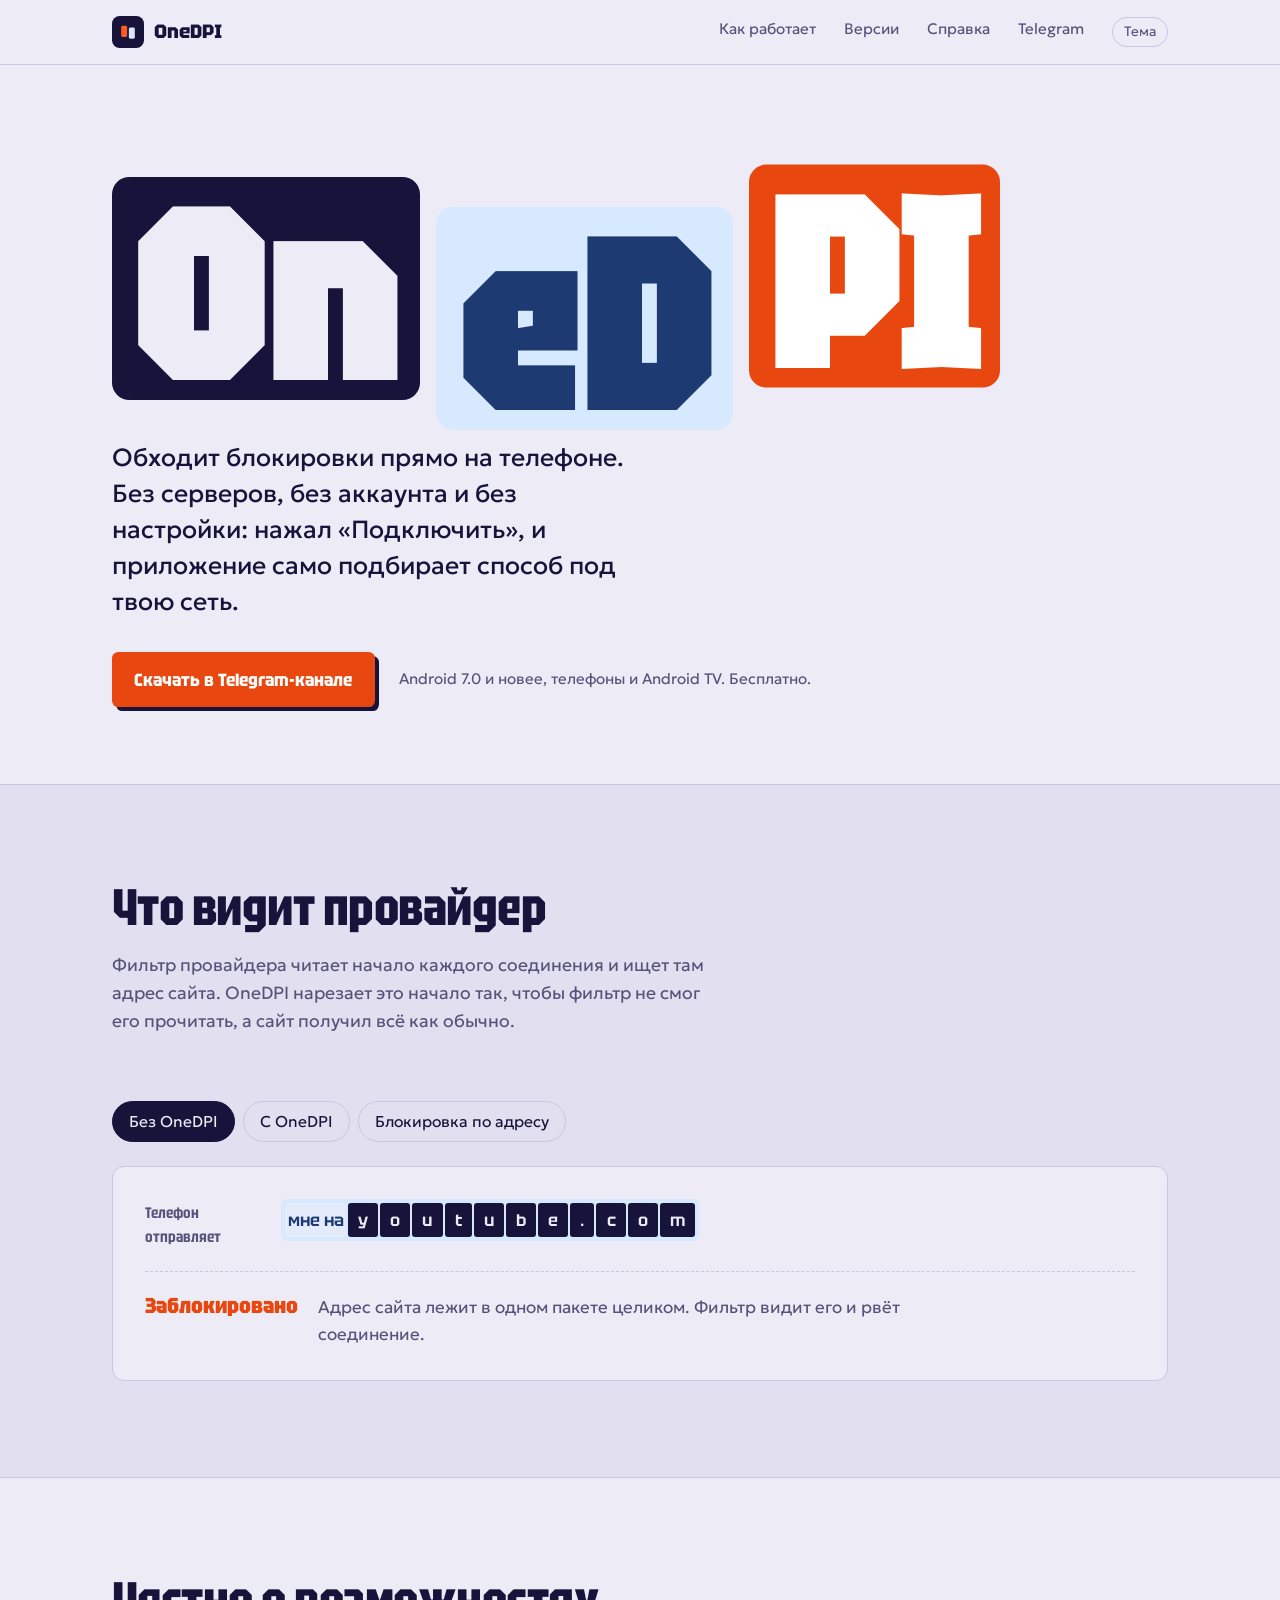
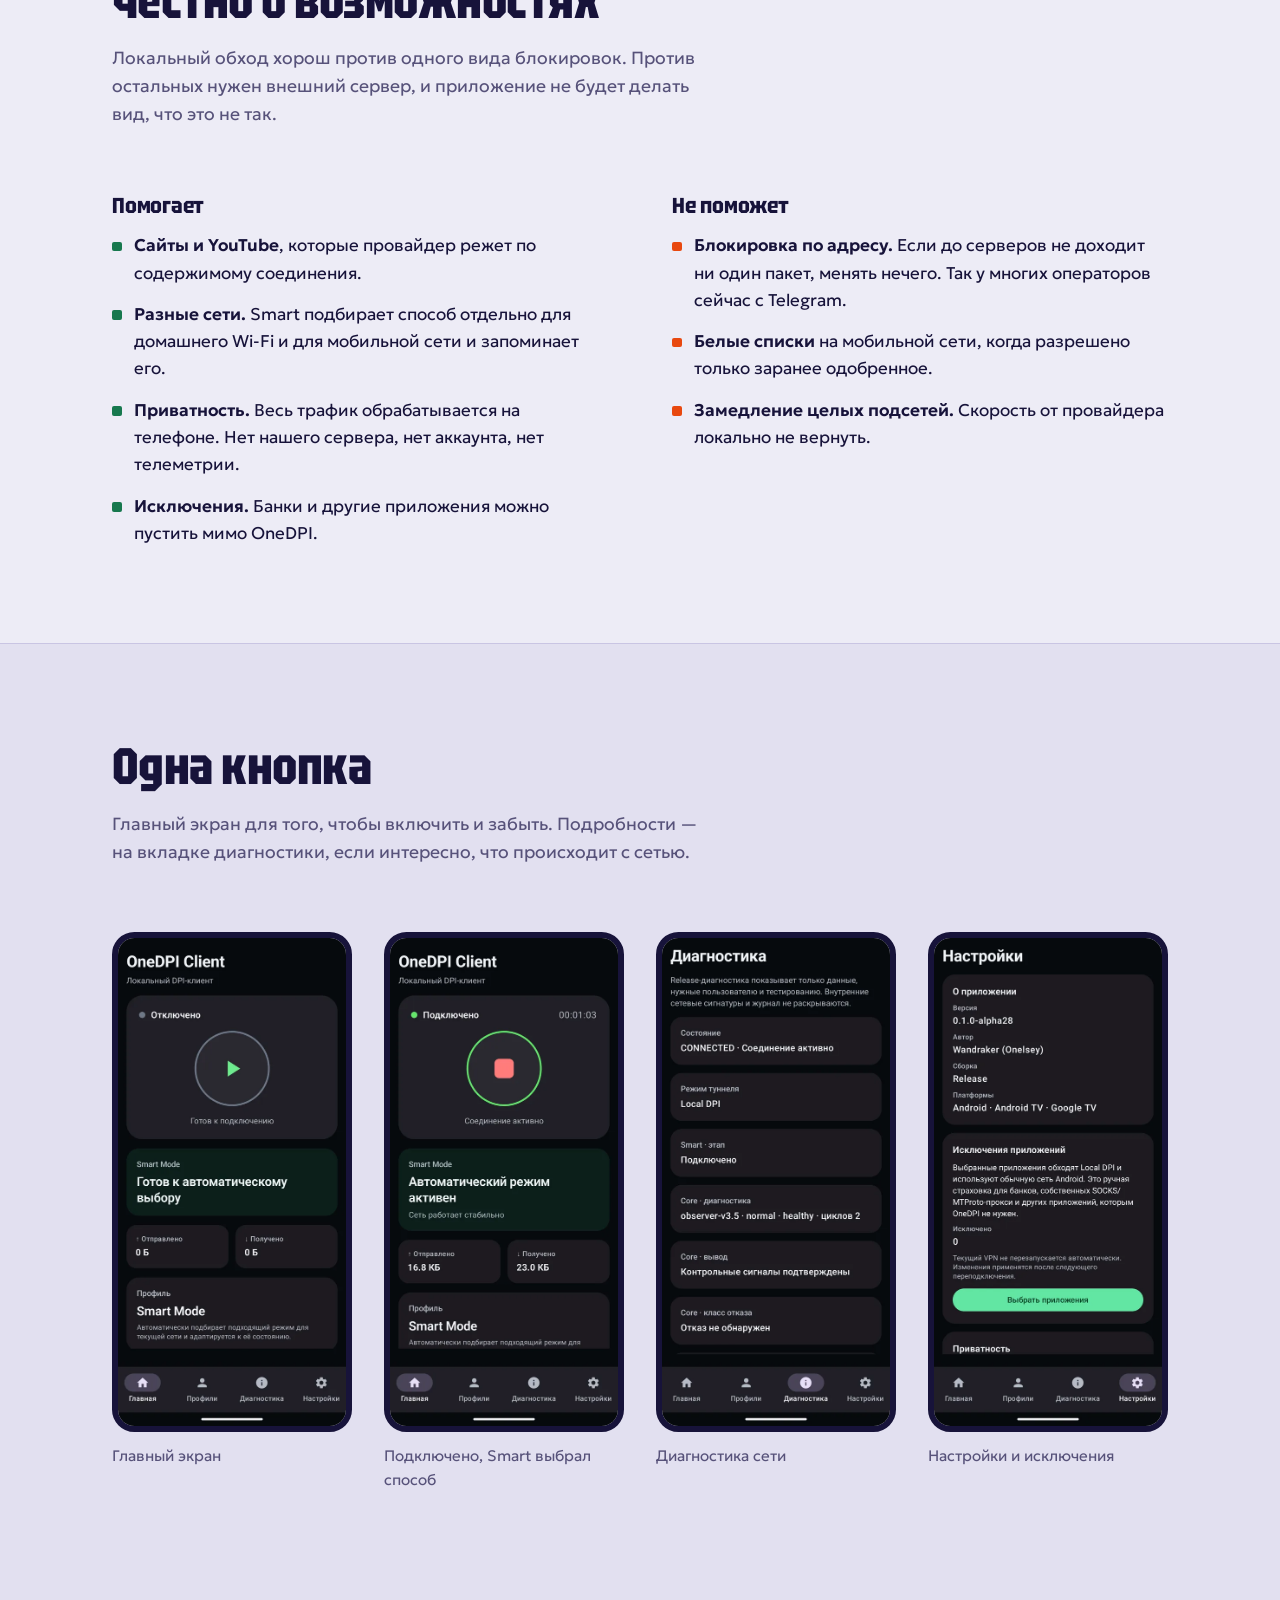
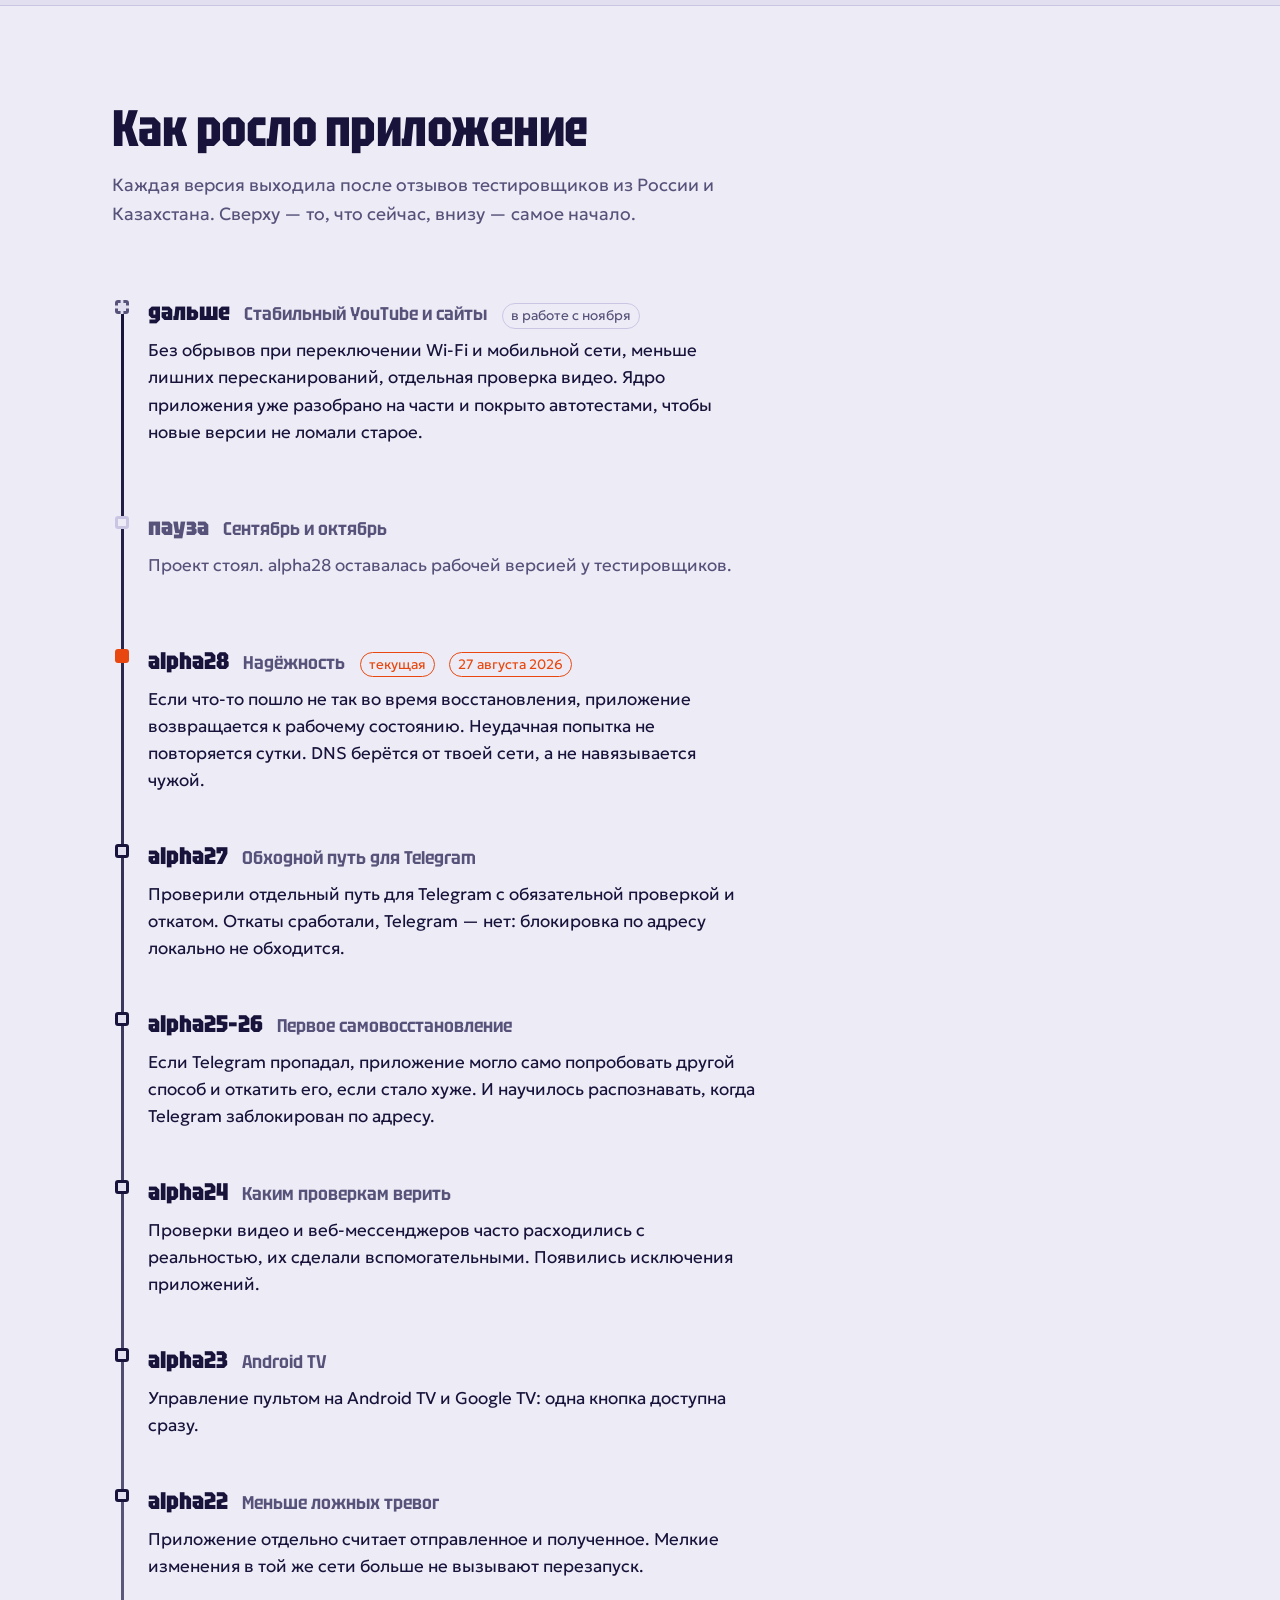
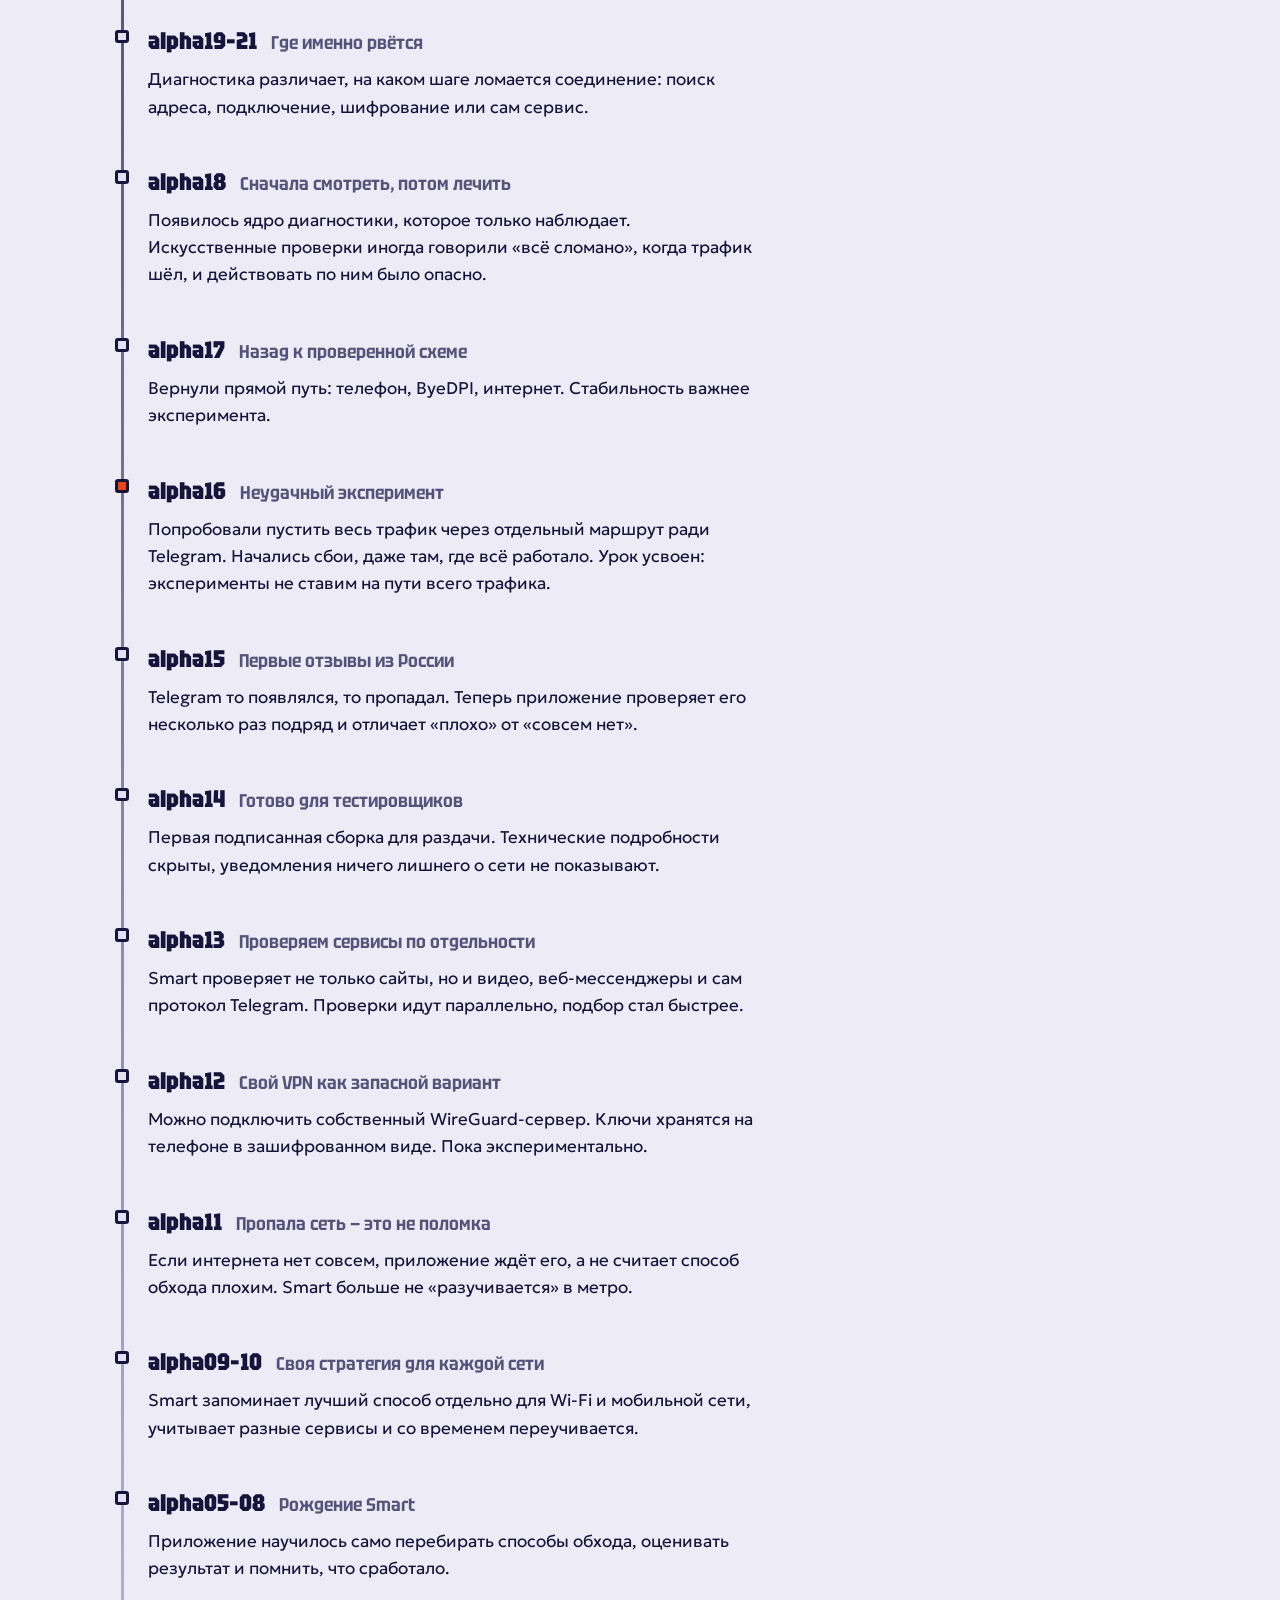
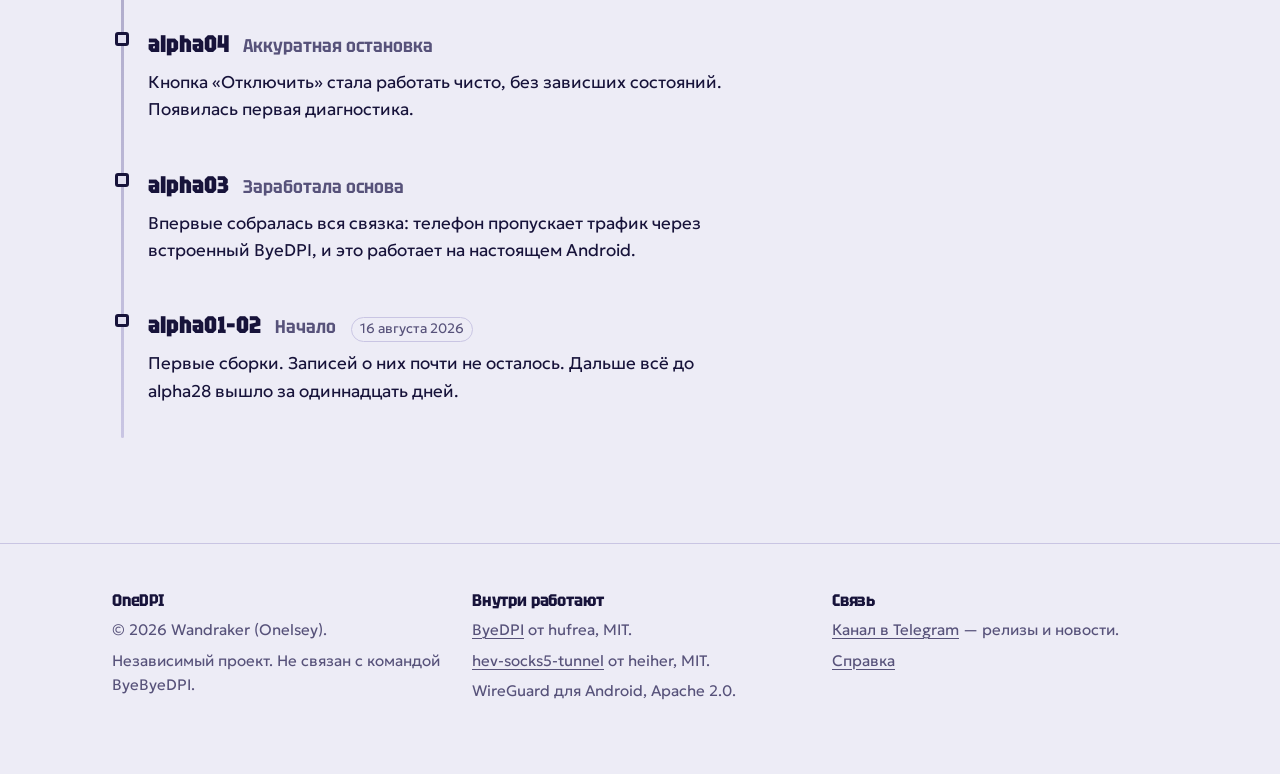
==== index.html @ 0ee80b0d "OneDPI site: landing, version timeline, help" ====
<!doctype html>
<html lang="ru">
<head>
  <meta charset="utf-8">
  <meta name="viewport" content="width=device-width, initial-scale=1">
  <title>OneDPI</title>
  <meta name="description" content="OneDPI — Android-приложение, которое обходит DPI-блокировки прямо на телефоне. Без сервера, без аккаунта, одной кнопкой.">
  <meta name="theme-color" content="#17133A">
  <link rel="icon" href="assets/icon.svg" type="image/svg+xml">
  <link rel="preconnect" href="https://fonts.googleapis.com">
  <link rel="preconnect" href="https://fonts.gstatic.com" crossorigin>
  <link rel="stylesheet" href="https://fonts.googleapis.com/css2?family=Geologica:wght@300..700&family=Tektur:wdth,wght@75..100,400..900&display=swap">
  <link rel="stylesheet" href="assets/site.css">
  <script>try{var t=localStorage.getItem("onedpi-theme");if(t)document.documentElement.dataset.theme=t}catch(e){}</script>
</head>
<body>
<a class="skip" href="#main">К содержимому</a>

<header class="site-head">
  <div class="wrap">
    <a class="brand" href="./"><img src="assets/icon.svg" alt="" width="32" height="32">OneDPI</a>
    <nav class="site-nav" aria-label="Разделы">
      <a class="hide-sm" href="#how">Как работает</a>
      <a href="#versions">Версии</a>
      <a href="help.html">Справка</a>
      <a class="hide-sm" href="https://t.me/ByeDPI_Channel">Telegram</a>
      <button class="theme-toggle" type="button" data-theme-toggle>Тема</button>
    </nav>
  </div>
</header>

<main id="main">
  <section class="hero">
    <div class="wrap">
      <h1 class="split-word" aria-label="OneDPI">
        <span class="seg seg-1" aria-hidden="true">On</span><span class="seg seg-2" aria-hidden="true">eD</span><span class="seg seg-3" aria-hidden="true">PI</span>
      </h1>
      <p class="lede">Обходит блокировки прямо на телефоне. Без серверов, без аккаунта и без настройки: нажал «Подключить», и приложение само подбирает способ под твою сеть.</p>
      <div class="hero-actions">
        <a class="button" href="https://t.me/ByeDPI_Channel">Скачать в Telegram-канале</a>
        <p class="hero-note">Android 7.0 и новее, телефоны и Android TV. Бесплатно.</p>
      </div>
    </div>
  </section>

  <section class="band section" id="how">
    <div class="wrap">
      <div class="section-head">
        <h2>Что видит провайдер</h2>
        <p>Фильтр провайдера читает начало каждого соединения и ищет там адрес сайта. OneDPI нарезает это начало так, чтобы фильтр не смог его прочитать, а сайт получил всё как обычно.</p>
      </div>

      <div class="demo" data-demo>
        <div class="demo-tabs" role="tablist" aria-label="Пример соединения">
          <button type="button" role="tab" aria-selected="true" aria-controls="stage" data-case="plain">Без OneDPI</button>
          <button type="button" role="tab" aria-selected="false" aria-controls="stage" data-case="split">С OneDPI</button>
          <button type="button" role="tab" aria-selected="false" aria-controls="stage" data-case="ip">Блокировка по адресу</button>
        </div>

        <div class="stage" id="stage" role="tabpanel" aria-live="polite">
          <div class="lane">
            <span class="lane-name">Телефон отправляет</span>
            <div class="packets" data-packets></div>
          </div>
          <div class="inspector">
            <span class="verdict" data-verdict></span>
            <p data-explain></p>
          </div>
        </div>
      </div>
    </div>
  </section>

  <section class="section">
    <div class="wrap">
      <div class="section-head">
        <h2>Честно о возможностях</h2>
        <p>Локальный обход хорош против одного вида блокировок. Против остальных нужен внешний сервер, и приложение не будет делать вид, что это не так.</p>
      </div>
      <div class="limits">
        <div class="yes">
          <h3>Помогает</h3>
          <ul>
            <li><strong>Сайты и YouTube</strong>, которые провайдер режет по содержимому соединения.</li>
            <li><strong>Разные сети.</strong> Smart подбирает способ отдельно для домашнего Wi-Fi и для мобильной сети и запоминает его.</li>
            <li><strong>Приватность.</strong> Весь трафик обрабатывается на телефоне. Нет нашего сервера, нет аккаунта, нет телеметрии.</li>
            <li><strong>Исключения.</strong> Банки и другие приложения можно пустить мимо OneDPI.</li>
          </ul>
        </div>
        <div class="no">
          <h3>Не поможет</h3>
          <ul>
            <li><strong>Блокировка по адресу.</strong> Если до серверов не доходит ни один пакет, менять нечего. Так у многих операторов сейчас с Telegram.</li>
            <li><strong>Белые списки</strong> на мобильной сети, когда разрешено только заранее одобренное.</li>
            <li><strong>Замедление целых подсетей.</strong> Скорость от провайдера локально не вернуть.</li>
          </ul>
        </div>
      </div>
    </div>
  </section>

  <section class="band section" id="screens">
    <div class="wrap">
      <div class="section-head">
        <h2>Одна кнопка</h2>
        <p>Главный экран для того, чтобы включить и забыть. Подробности — на вкладке диагностики, если интересно, что происходит с сетью.</p>
      </div>
      <div class="screens">
        <figure><img src="assets/img/screens/home.webp" alt="Главный экран OneDPI с кнопкой подключения" loading="lazy" width="540" height="1125"><figcaption>Главный экран</figcaption></figure>
        <figure><img src="assets/img/screens/connected.webp" alt="OneDPI подключён в режиме Smart" loading="lazy" width="540" height="1125"><figcaption>Подключено, Smart выбрал способ</figcaption></figure>
        <figure><img src="assets/img/screens/diagnostics.webp" alt="Экран диагностики сети" loading="lazy" width="540" height="1125"><figcaption>Диагностика сети</figcaption></figure>
        <figure><img src="assets/img/screens/settings.webp" alt="Экран настроек и исключений приложений" loading="lazy" width="540" height="1125"><figcaption>Настройки и исключения</figcaption></figure>
      </div>
    </div>
  </section>

  <section class="section" id="versions">
    <div class="wrap">
      <div class="section-head">
        <h2>Как росло приложение</h2>
        <p>Каждая версия выходила после отзывов тестировщиков из России и Казахстана. Сверху — то, что сейчас, внизу — самое начало.</p>
      </div>

      <ol class="timeline">
        <li>
          <div class="ver"><span class="ver-num">alpha01–02</span><span class="ver-title">Начало</span><time class="tag" datetime="2026-08-16">16 августа 2026</time></div>
          <p>Первые сборки. Записей о них почти не осталось. Дальше всё до alpha28 вышло за одиннадцать дней.</p>
        </li>
        <li>
          <div class="ver"><span class="ver-num">alpha03</span><span class="ver-title">Заработала основа</span></div>
          <p>Впервые собралась вся связка: телефон пропускает трафик через встроенный ByeDPI, и это работает на настоящем Android.</p>
        </li>
        <li>
          <div class="ver"><span class="ver-num">alpha04</span><span class="ver-title">Аккуратная остановка</span></div>
          <p>Кнопка «Отключить» стала работать чисто, без зависших состояний. Появилась первая диагностика.</p>
        </li>
        <li>
          <div class="ver"><span class="ver-num">alpha05–08</span><span class="ver-title">Рождение Smart</span></div>
          <p>Приложение научилось само перебирать способы обхода, оценивать результат и помнить, что сработало.</p>
        </li>
        <li>
          <div class="ver"><span class="ver-num">alpha09–10</span><span class="ver-title">Своя стратегия для каждой сети</span></div>
          <p>Smart запоминает лучший способ отдельно для Wi-Fi и мобильной сети, учитывает разные сервисы и со временем переучивается.</p>
        </li>
        <li>
          <div class="ver"><span class="ver-num">alpha11</span><span class="ver-title">Пропала сеть — это не поломка</span></div>
          <p>Если интернета нет совсем, приложение ждёт его, а не считает способ обхода плохим. Smart больше не «разучивается» в метро.</p>
        </li>
        <li>
          <div class="ver"><span class="ver-num">alpha12</span><span class="ver-title">Свой VPN как запасной вариант</span></div>
          <p>Можно подключить собственный WireGuard-сервер. Ключи хранятся на телефоне в зашифрованном виде. Пока экспериментально.</p>
        </li>
        <li>
          <div class="ver"><span class="ver-num">alpha13</span><span class="ver-title">Проверяем сервисы по отдельности</span></div>
          <p>Smart проверяет не только сайты, но и видео, веб-мессенджеры и сам протокол Telegram. Проверки идут параллельно, подбор стал быстрее.</p>
        </li>
        <li>
          <div class="ver"><span class="ver-num">alpha14</span><span class="ver-title">Готово для тестировщиков</span></div>
          <p>Первая подписанная сборка для раздачи. Технические подробности скрыты, уведомления ничего лишнего о сети не показывают.</p>
        </li>
        <li>
          <div class="ver"><span class="ver-num">alpha15</span><span class="ver-title">Первые отзывы из России</span></div>
          <p>Telegram то появлялся, то пропадал. Теперь приложение проверяет его несколько раз подряд и отличает «плохо» от «совсем нет».</p>
        </li>
        <li class="lesson">
          <div class="ver"><span class="ver-num">alpha16</span><span class="ver-title">Неудачный эксперимент</span></div>
          <p>Попробовали пустить весь трафик через отдельный маршрут ради Telegram. Начались сбои, даже там, где всё работало. Урок усвоен: эксперименты не ставим на пути всего трафика.</p>
        </li>
        <li>
          <div class="ver"><span class="ver-num">alpha17</span><span class="ver-title">Назад к проверенной схеме</span></div>
          <p>Вернули прямой путь: телефон, ByeDPI, интернет. Стабильность важнее эксперимента.</p>
        </li>
        <li>
          <div class="ver"><span class="ver-num">alpha18</span><span class="ver-title">Сначала смотреть, потом лечить</span></div>
          <p>Появилось ядро диагностики, которое только наблюдает. Искусственные проверки иногда говорили «всё сломано», когда трафик шёл, и действовать по ним было опасно.</p>
        </li>
        <li>
          <div class="ver"><span class="ver-num">alpha19–21</span><span class="ver-title">Где именно рвётся</span></div>
          <p>Диагностика различает, на каком шаге ломается соединение: поиск адреса, подключение, шифрование или сам сервис.</p>
        </li>
        <li>
          <div class="ver"><span class="ver-num">alpha22</span><span class="ver-title">Меньше ложных тревог</span></div>
          <p>Приложение отдельно считает отправленное и полученное. Мелкие изменения в той же сети больше не вызывают перезапуск.</p>
        </li>
        <li>
          <div class="ver"><span class="ver-num">alpha23</span><span class="ver-title">Android TV</span></div>
          <p>Управление пультом на Android TV и Google TV: одна кнопка доступна сразу.</p>
        </li>
        <li>
          <div class="ver"><span class="ver-num">alpha24</span><span class="ver-title">Каким проверкам верить</span></div>
          <p>Проверки видео и веб-мессенджеров часто расходились с реальностью, их сделали вспомогательными. Появились исключения приложений.</p>
        </li>
        <li>
          <div class="ver"><span class="ver-num">alpha25–26</span><span class="ver-title">Первое самовосстановление</span></div>
          <p>Если Telegram пропадал, приложение могло само попробовать другой способ и откатить его, если стало хуже. И научилось распознавать, когда Telegram заблокирован по адресу.</p>
        </li>
        <li>
          <div class="ver"><span class="ver-num">alpha27</span><span class="ver-title">Обходной путь для Telegram</span></div>
          <p>Проверили отдельный путь для Telegram с обязательной проверкой и откатом. Откаты сработали, Telegram — нет: блокировка по адресу локально не обходится.</p>
        </li>
        <li class="now">
          <div class="ver"><span class="ver-num">alpha28</span><span class="ver-title">Надёжность</span><span class="tag">текущая</span><time class="tag" datetime="2026-08-27">27 августа 2026</time></div>
          <p>Если что-то пошло не так во время восстановления, приложение возвращается к рабочему состоянию. Неудачная попытка не повторяется сутки. DNS берётся от твоей сети, а не навязывается чужой.</p>
        </li>
        <li class="pause">
          <div class="ver"><span class="ver-num">пауза</span><span class="ver-title">Сентябрь и октябрь</span></div>
          <p>Проект стоял. alpha28 оставалась рабочей версией у тестировщиков.</p>
        </li>
        <li class="next">
          <div class="ver"><span class="ver-num">дальше</span><span class="ver-title">Стабильный YouTube и сайты</span><span class="tag">в работе с ноября</span></div>
          <p>Без обрывов при переключении Wi-Fi и мобильной сети, меньше лишних пересканирований, отдельная проверка видео. Ядро приложения уже разобрано на части и покрыто автотестами, чтобы новые версии не ломали старое.</p>
        </li>
      </ol>
    </div>
  </section>
</main>

<footer class="site-foot">
  <div class="wrap">
    <div>
      <h3>OneDPI</h3>
      <p>© 2026 Wandraker (Onelsey).</p>
      <p>Независимый проект. Не связан с командой ByeByeDPI.</p>
    </div>
    <div>
      <h3>Внутри работают</h3>
      <p><a href="https://github.com/hufrea/byedpi">ByeDPI</a> от hufrea, MIT.</p>
      <p><a href="https://github.com/heiher/hev-socks5-tunnel">hev-socks5-tunnel</a> от heiher, MIT.</p>
      <p>WireGuard для Android, Apache 2.0.</p>
    </div>
    <div>
      <h3>Связь</h3>
      <p><a href="https://t.me/ByeDPI_Channel">Канал в Telegram</a> — релизы и новости.</p>
      <p><a href="help.html">Справка</a></p>
    </div>
  </div>
</footer>

<script src="assets/site.js"></script>
</body>
</html>
---- assets/site.css ----
:root {
  --paper: #EDECF6;
  --paper-2: #E2E0F0;
  --ink: #17133A;
  --muted: #57527A;
  --rule: #C9C5E3;
  --packet: #D6E9FF;
  --packet-ink: #1E3A72;
  --signal: #E8480F;
  --signal-ink: #FFFFFF;
  --pass: #17784E;
  --shadow: 0 1px 0 rgba(23, 19, 58, 0.08);
  --display: "Tektur", "Arial Narrow", sans-serif;
  --text: "Geologica", "Segoe UI", system-ui, sans-serif;
  --measure: 38rem;
  --gutter: clamp(1rem, 4vw, 3rem);
  color-scheme: light;
}

@media (prefers-color-scheme: dark) {
  :root:not([data-theme="light"]) {
    --paper: #141130;
    --paper-2: #1B1840;
    --ink: #ECEBF6;
    --muted: #A9A4CC;
    --rule: #332E60;
    --packet: #24325E;
    --packet-ink: #CFE3FF;
    --signal: #FF6A33;
    --signal-ink: #141130;
    --pass: #4CC38A;
    color-scheme: dark;
  }
}

:root[data-theme="dark"] {
  --paper: #141130;
  --paper-2: #1B1840;
  --ink: #ECEBF6;
  --muted: #A9A4CC;
  --rule: #332E60;
  --packet: #24325E;
  --packet-ink: #CFE3FF;
  --signal: #FF6A33;
  --signal-ink: #141130;
  --pass: #4CC38A;
  color-scheme: dark;
}

*, *::before, *::after { box-sizing: border-box; }

html { -webkit-text-size-adjust: 100%; scroll-behavior: smooth; }

body {
  margin: 0;
  background: var(--paper);
  color: var(--ink);
  font-family: var(--text);
  font-size: 1.0625rem;
  line-height: 1.6;
  font-weight: 350;
  overflow-x: hidden;
}

img { max-width: 100%; display: block; }

a { color: inherit; text-decoration-thickness: 1px; text-underline-offset: 0.2em; }
a:hover { text-decoration-thickness: 2px; }

:focus-visible { outline: 3px solid var(--signal); outline-offset: 3px; border-radius: 4px; }

.skip { position: absolute; left: -999px; top: 0; }
.skip:focus { left: var(--gutter); top: 0.5rem; background: var(--ink); color: var(--paper); padding: 0.5rem 0.75rem; z-index: 10; }

.wrap { width: 100%; max-width: 72rem; margin: 0 auto; padding: 0 var(--gutter); }

h1, h2, h3 { font-family: var(--display); font-weight: 700; line-height: 1.05; margin: 0; letter-spacing: -0.01em; }
h2 { font-size: clamp(2rem, 5vw, 3.2rem); font-stretch: 80%; }
h3 { font-size: 1.35rem; font-stretch: 90%; }
p { margin: 0 0 1em; max-width: var(--measure); }

.site-head { border-bottom: 1px solid var(--rule); }
.site-head .wrap { display: flex; align-items: center; justify-content: space-between; gap: 1rem; min-height: 4rem; }
.brand { display: flex; align-items: center; gap: 0.6rem; text-decoration: none; font-family: var(--display); font-weight: 800; font-size: 1.2rem; }
.brand img { width: 2rem; height: 2rem; }
.site-nav { display: flex; gap: clamp(0.75rem, 2.5vw, 1.75rem); flex-wrap: wrap; justify-content: flex-end; }
.site-nav a { text-decoration: none; font-size: 0.95rem; color: var(--muted); }
.site-nav a:hover, .site-nav a[aria-current="page"] { color: var(--ink); }
.theme-toggle { background: none; border: 1px solid var(--rule); color: var(--muted); border-radius: 999px; padding: 0.2rem 0.7rem; font: inherit; font-size: 0.85rem; cursor: pointer; }
.theme-toggle:hover { color: var(--ink); border-color: var(--muted); }

.hero { padding: clamp(3rem, 9vw, 7rem) 0 clamp(2.5rem, 6vw, 5rem); }
.split-word {
  display: flex;
  flex-wrap: nowrap;
  gap: clamp(0.35rem, 1.4vw, 1rem);
  font-family: var(--display);
  font-weight: 900;
  font-stretch: 75%;
  font-size: clamp(4.4rem, 24vw, 15.5rem);
  line-height: 0.82;
  letter-spacing: -0.02em;
  margin: 0 0 clamp(1.5rem, 4vw, 2.5rem);
}
.seg { display: inline-block; padding: 0.06em 0.08em 0.02em; border-radius: 0.07em; }
.seg-1 { background: var(--ink); color: var(--paper); }
.seg-2 { background: var(--packet); color: var(--packet-ink); transform: translateY(0.12em); }
.seg-3 { background: var(--signal); color: var(--signal-ink); transform: translateY(-0.05em); }

@media (prefers-reduced-motion: no-preference) {
  .split-word .seg { animation: settle 1.1s cubic-bezier(.2, .8, .2, 1) both; }
  .split-word .seg-1 { animation-delay: 0.05s; --from: translate(-0.35em, 0); }
  .split-word .seg-2 { animation-delay: 0.18s; --from: translate(0.6em, -0.4em); --to: translateY(0.12em); }
  .split-word .seg-3 { animation-delay: 0.3s; --from: translate(-0.4em, 0.45em); --to: translateY(-0.05em); }
}
@keyframes settle {
  from { transform: var(--from); opacity: 0; }
  to { transform: var(--to, none); opacity: 1; }
}

.lede { font-size: clamp(1.2rem, 2.4vw, 1.55rem); line-height: 1.45; max-width: 34rem; font-weight: 400; }
.hero-actions { display: flex; flex-wrap: wrap; align-items: center; gap: 1rem 1.5rem; margin-top: 2rem; }
.button {
  display: inline-flex; align-items: center; gap: 0.5rem;
  background: var(--signal); color: var(--signal-ink);
  font-family: var(--display); font-weight: 700; font-size: 1.1rem; font-stretch: 90%;
  padding: 0.85rem 1.4rem; border-radius: 0.4rem; text-decoration: none;
  box-shadow: 0.25rem 0.25rem 0 var(--ink);
  transition: transform 0.12s ease, box-shadow 0.12s ease;
}
.button:hover { transform: translate(-1px, -1px); box-shadow: 0.35rem 0.35rem 0 var(--ink); text-decoration: none; }
.button:active { transform: translate(0.2rem, 0.2rem); box-shadow: 0 0 0 var(--ink); }
.hero-note { color: var(--muted); font-size: 0.95rem; margin: 0; }

.band { background: var(--paper-2); border-top: 1px solid var(--rule); border-bottom: 1px solid var(--rule); }
.section { padding: clamp(3.5rem, 8vw, 6rem) 0; }
.section-head { display: grid; gap: 1rem; margin-bottom: clamp(2rem, 5vw, 3rem); }
.section-head p { color: var(--muted); font-size: 1.1rem; }

.demo { display: grid; gap: 1.5rem; }
.demo-tabs { display: flex; flex-wrap: wrap; gap: 0.5rem; }
.demo-tabs button {
  font: inherit; font-size: 0.98rem; cursor: pointer;
  background: transparent; color: var(--ink);
  border: 1px solid var(--rule); border-radius: 999px; padding: 0.45rem 1rem;
}
.demo-tabs button[aria-selected="true"] { background: var(--ink); color: var(--paper); border-color: var(--ink); }
.stage { background: var(--paper); border: 1px solid var(--rule); border-radius: 0.75rem; padding: clamp(1rem, 3vw, 2rem); display: grid; gap: 1.25rem; }
.lane { display: grid; grid-template-columns: 7.5rem 1fr; gap: 1rem; align-items: center; }
.lane-name { font-family: var(--display); font-stretch: 85%; font-weight: 600; color: var(--muted); font-size: 0.95rem; }
.packets { display: flex; flex-wrap: wrap; gap: 0.6rem; align-items: flex-start; min-height: 3.2rem; }
.packet { display: inline-flex; flex-wrap: wrap; gap: 2px; padding: 4px; border-radius: 6px; background: var(--packet); transition: transform 0.45s cubic-bezier(.2,.8,.2,1); }
.packet b {
  display: inline-grid; place-items: center; min-width: 1.45em; height: 2.1rem; padding: 0 0.15em;
  font-family: var(--display); font-weight: 600; font-size: 1.05rem; color: var(--packet-ink);
  background: color-mix(in srgb, var(--paper) 55%, var(--packet));
  border-radius: 3px;
}
.packet .addr { background: var(--ink); color: var(--paper); padding: 0 0.6em; }
.packet.late { transform: translateY(0.9rem); }
.inspector { display: flex; flex-wrap: wrap; gap: 0.75rem 1.25rem; align-items: baseline; border-top: 1px dashed var(--rule); padding-top: 1rem; }
.verdict { font-family: var(--display); font-weight: 800; font-size: 1.35rem; font-stretch: 85%; }
.verdict.block { color: var(--signal); }
.verdict.pass { color: var(--pass); }
.inspector p { margin: 0; color: var(--muted); }

.limits { display: grid; grid-template-columns: repeat(auto-fit, minmax(min(100%, 20rem), 1fr)); gap: clamp(2rem, 5vw, 4rem); }
.limits h3 { margin-bottom: 1rem; }
.limits ul { list-style: none; margin: 0; padding: 0; display: grid; gap: 0.9rem; }
.limits li { padding-left: 1.4rem; position: relative; max-width: 32rem; }
.limits li::before { content: ""; position: absolute; left: 0; top: 0.55em; width: 0.6rem; height: 0.6rem; border-radius: 2px; }
.limits .yes li::before { background: var(--pass); }
.limits .no li::before { background: var(--signal); }
.limits strong { font-weight: 600; }

.screens { display: grid; grid-auto-flow: column; grid-auto-columns: minmax(13rem, 1fr); gap: clamp(1rem, 3vw, 2rem); overflow-x: auto; padding-bottom: 1rem; scroll-snap-type: x mandatory; }
.screens figure { margin: 0; scroll-snap-align: start; }
.screens img { height: auto; border-radius: 1.4rem; border: 6px solid var(--ink); background: var(--ink); aspect-ratio: 540 / 1125; object-fit: cover; width: 100%; }
.screens figcaption { margin-top: 0.75rem; color: var(--muted); font-size: 0.95rem; }

.timeline { position: relative; display: flex; flex-direction: column-reverse; gap: 0; margin: 0; padding: 0 0 0 2.25rem; list-style: none; }
.timeline::before { content: ""; position: absolute; left: 0.55rem; top: 0.6rem; bottom: 0.6rem; width: 3px; background: linear-gradient(to top, var(--rule), var(--ink)); border-radius: 2px; }
.timeline > li { position: relative; padding: 0 0 2.25rem; }
.timeline > li::before { content: ""; position: absolute; left: -2.05rem; top: 0.45rem; width: 0.85rem; height: 0.85rem; border-radius: 3px; background: var(--paper-2); border: 3px solid var(--ink); }
.timeline > li.now::before { background: var(--signal); border-color: var(--signal); }
.timeline > li.next::before { background: var(--paper-2); border-style: dashed; border-color: var(--muted); }
.timeline > li.lesson::before { background: var(--signal); border-color: var(--ink); }
.timeline > li.pause { padding-bottom: 3.5rem; padding-top: 1.25rem; }
.timeline > li.pause::before { background: var(--paper); border-color: var(--rule); top: 1.7rem; }
.timeline > li.pause .ver-num, .timeline > li.pause p { color: var(--muted); }
.ver { display: flex; flex-wrap: wrap; align-items: baseline; gap: 0.25rem 0.9rem; margin-bottom: 0.35rem; }
.ver-num { font-family: var(--display); font-weight: 800; font-size: 1.5rem; font-stretch: 80%; }
.ver-title { font-family: var(--display); font-weight: 600; font-size: 1.15rem; font-stretch: 90%; color: var(--muted); }
.timeline p { margin: 0 0 0.4rem; }
.timeline .tag { display: inline-block; font-size: 0.85rem; padding: 0.05rem 0.5rem; border-radius: 999px; border: 1px solid var(--rule); color: var(--muted); }
.timeline .now .tag { border-color: var(--signal); color: var(--signal); }
.timeline-note { color: var(--muted); margin-bottom: 2rem; }
details.more { margin-top: 0.25rem; }
details.more summary { cursor: pointer; color: var(--muted); font-size: 0.95rem; }
details.more ul { margin: 0.5rem 0 0; padding-left: 1.1rem; color: var(--muted); max-width: var(--measure); }

.site-foot { border-top: 1px solid var(--rule); padding: 3rem 0 4rem; color: var(--muted); font-size: 0.95rem; }
.site-foot .wrap { display: grid; gap: 1.5rem; grid-template-columns: repeat(auto-fit, minmax(min(100%, 16rem), 1fr)); }
.site-foot h3 { color: var(--ink); font-size: 1.05rem; margin-bottom: 0.5rem; }
.site-foot p { margin: 0 0 0.4rem; }

.doc { display: grid; grid-template-columns: 14rem 1fr; gap: clamp(2rem, 5vw, 4rem); padding: clamp(3rem, 7vw, 5rem) 0; }
.doc-nav { position: sticky; top: 1.5rem; align-self: start; display: grid; gap: 0.5rem; font-size: 0.95rem; }
.doc-nav a { text-decoration: none; color: var(--muted); }
.doc-nav a:hover { color: var(--ink); }
.doc article { max-width: 42rem; }
.doc article h1 { font-size: clamp(2.6rem, 7vw, 4.2rem); font-stretch: 78%; margin-bottom: 1rem; }
.doc article h2 { font-size: clamp(1.6rem, 3.5vw, 2.1rem); margin: 3rem 0 1rem; scroll-margin-top: 1.5rem; }
.doc article ol, .doc article ul { padding-left: 1.2rem; max-width: var(--measure); }
.doc article li { margin-bottom: 0.5rem; }
.doc dl { display: grid; gap: 1rem; margin: 0; }
.doc dt { font-family: var(--display); font-weight: 700; font-stretch: 90%; }
.doc dd { margin: 0.2rem 0 0; color: var(--muted); max-width: var(--measure); }

@media (max-width: 52rem) {
  .doc { grid-template-columns: 1fr; }
  .doc-nav { position: static; grid-auto-flow: column; overflow-x: auto; gap: 1rem; padding-bottom: 0.5rem; border-bottom: 1px solid var(--rule); }
  .doc-nav a { white-space: nowrap; }
}

@media (max-width: 36rem) {
  body { font-size: 1rem; }
  .site-nav .hide-sm { display: none; }
  .lane { grid-template-columns: 1fr; gap: 0.4rem; }
  .packet b { height: 1.8rem; font-size: 0.95rem; min-width: 1.25em; }
}
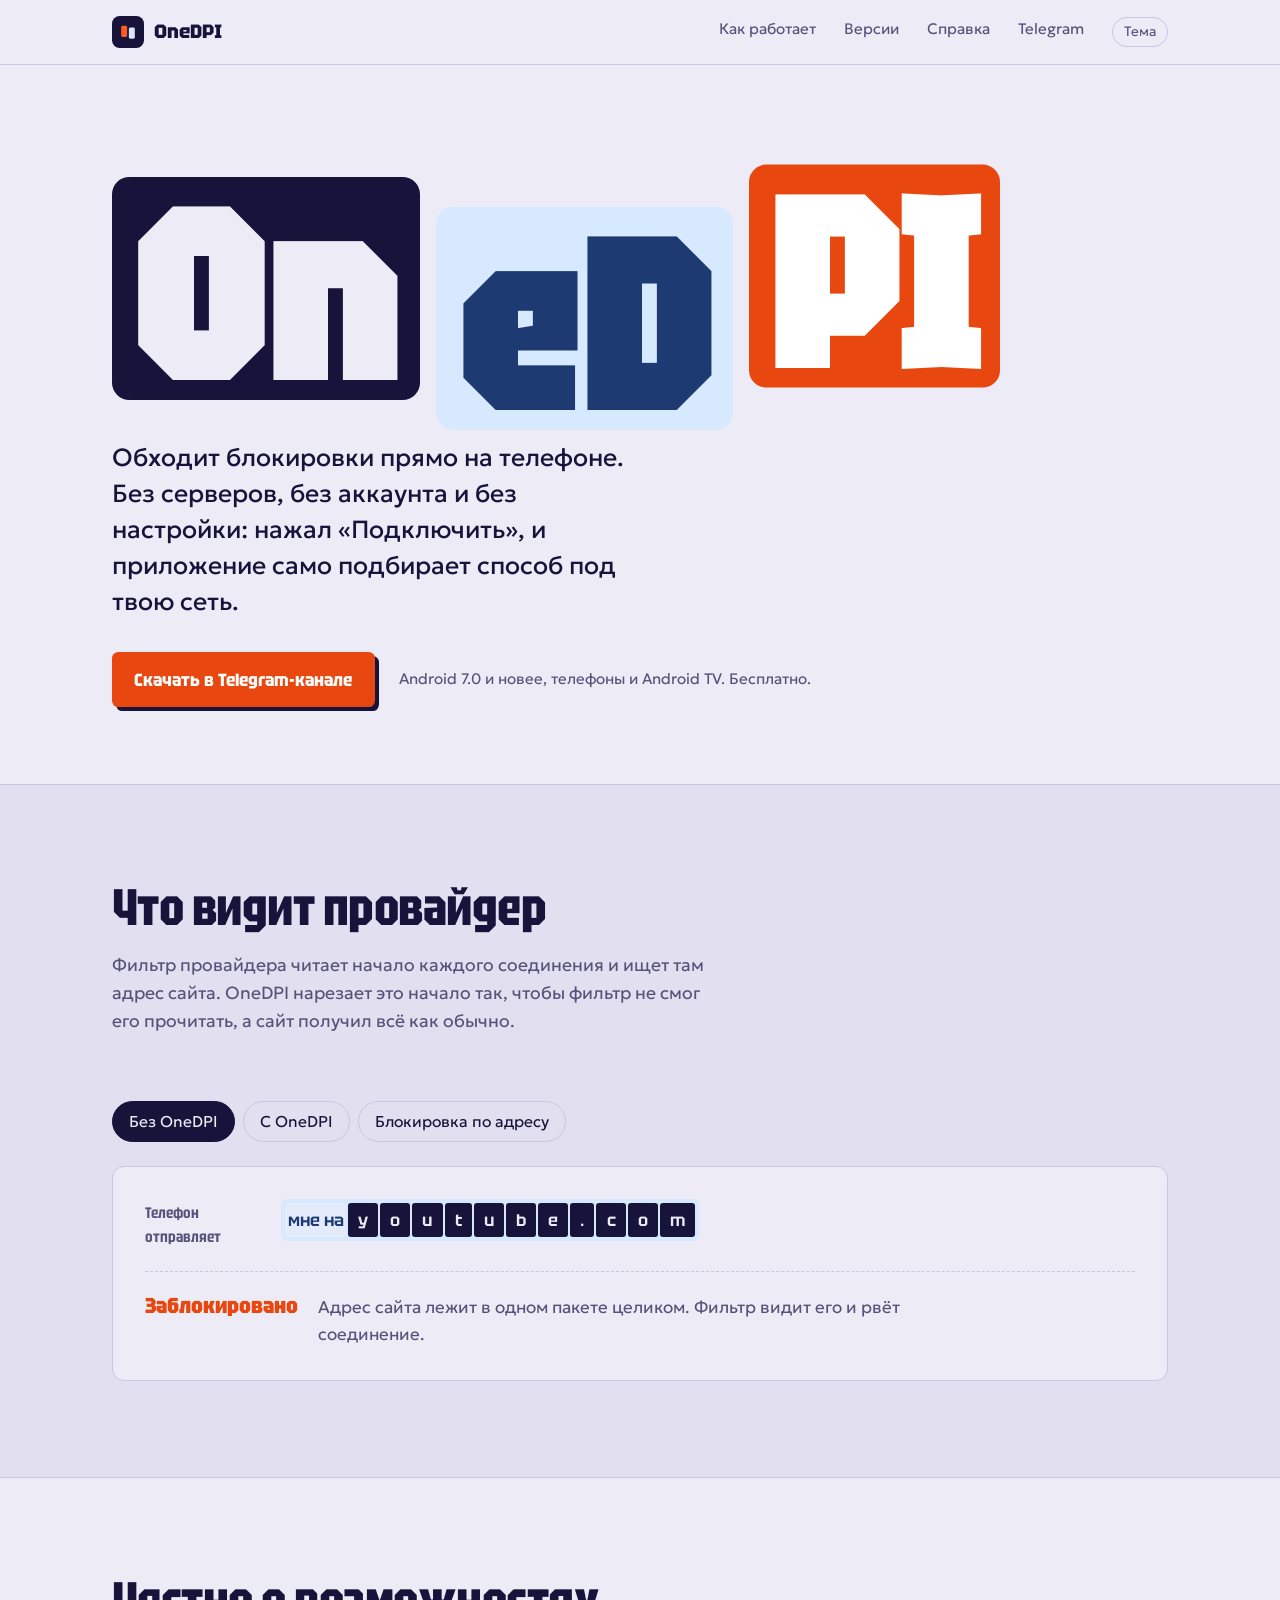
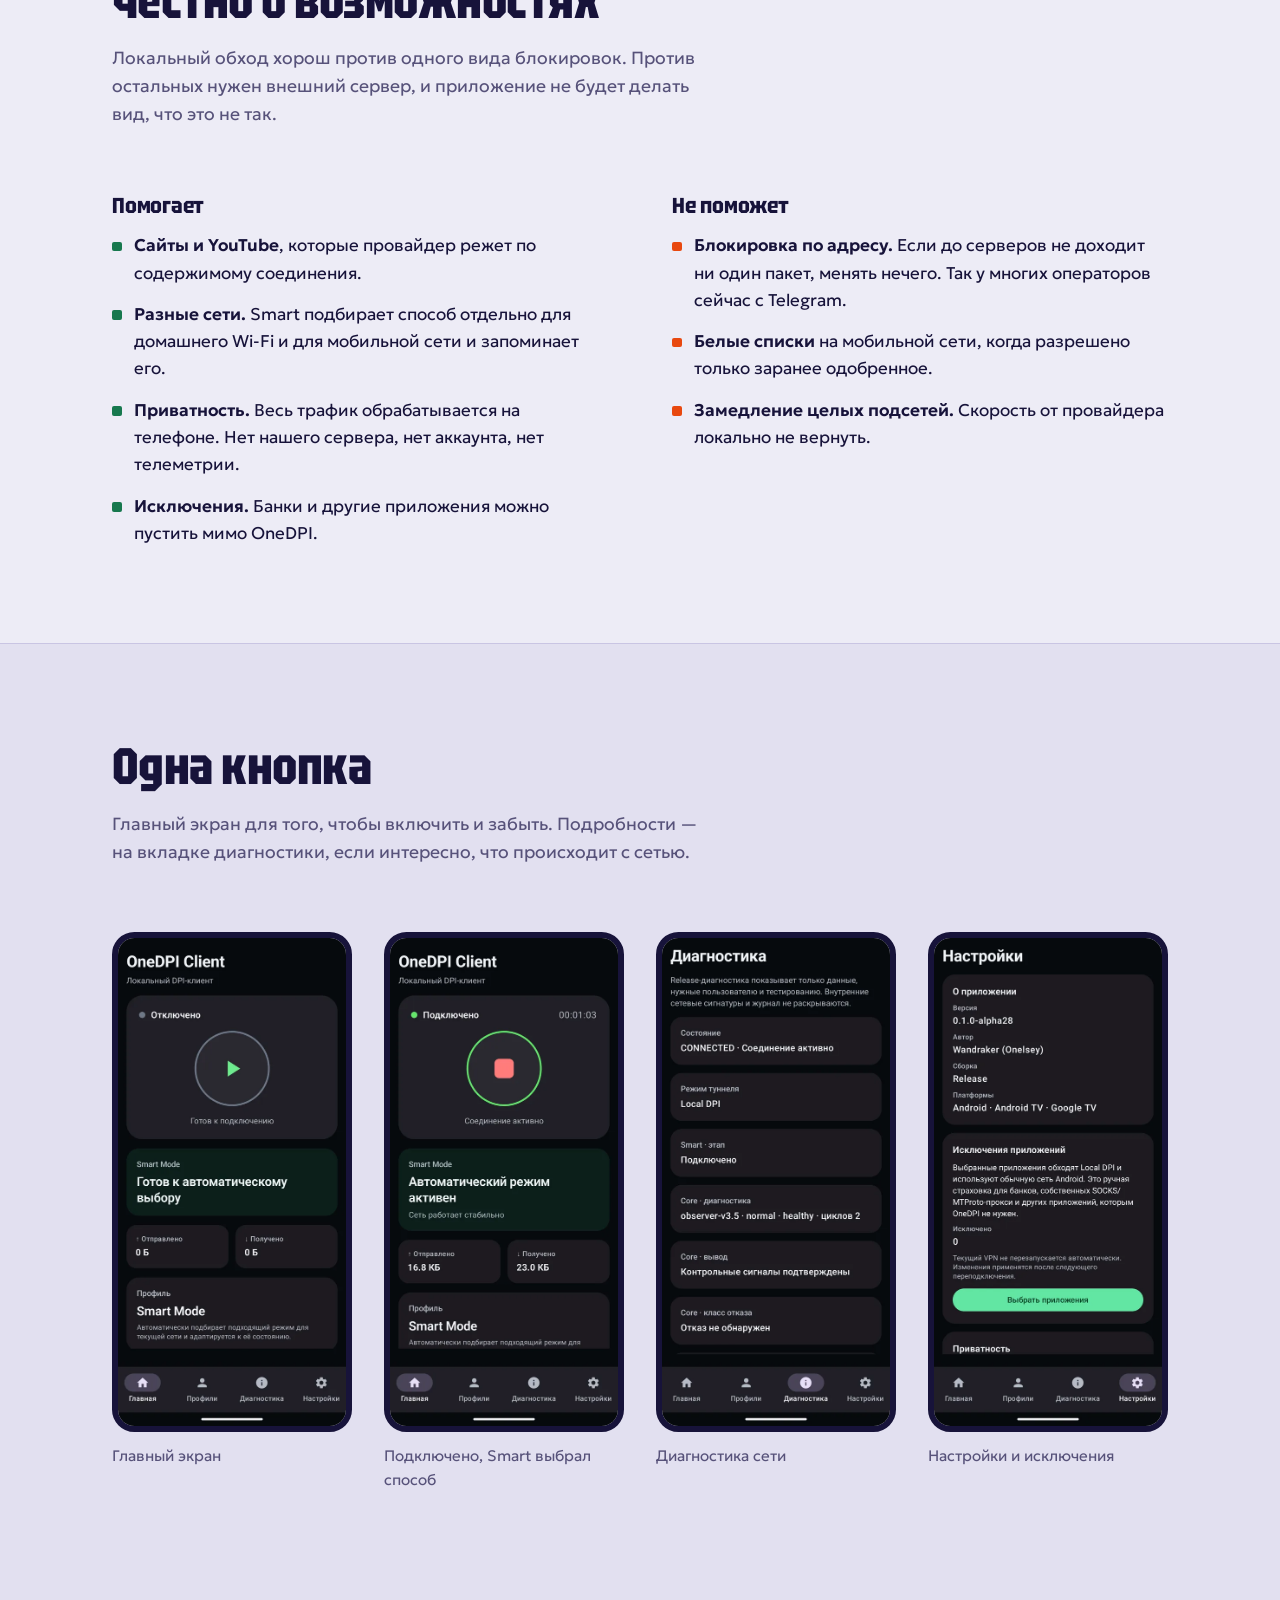
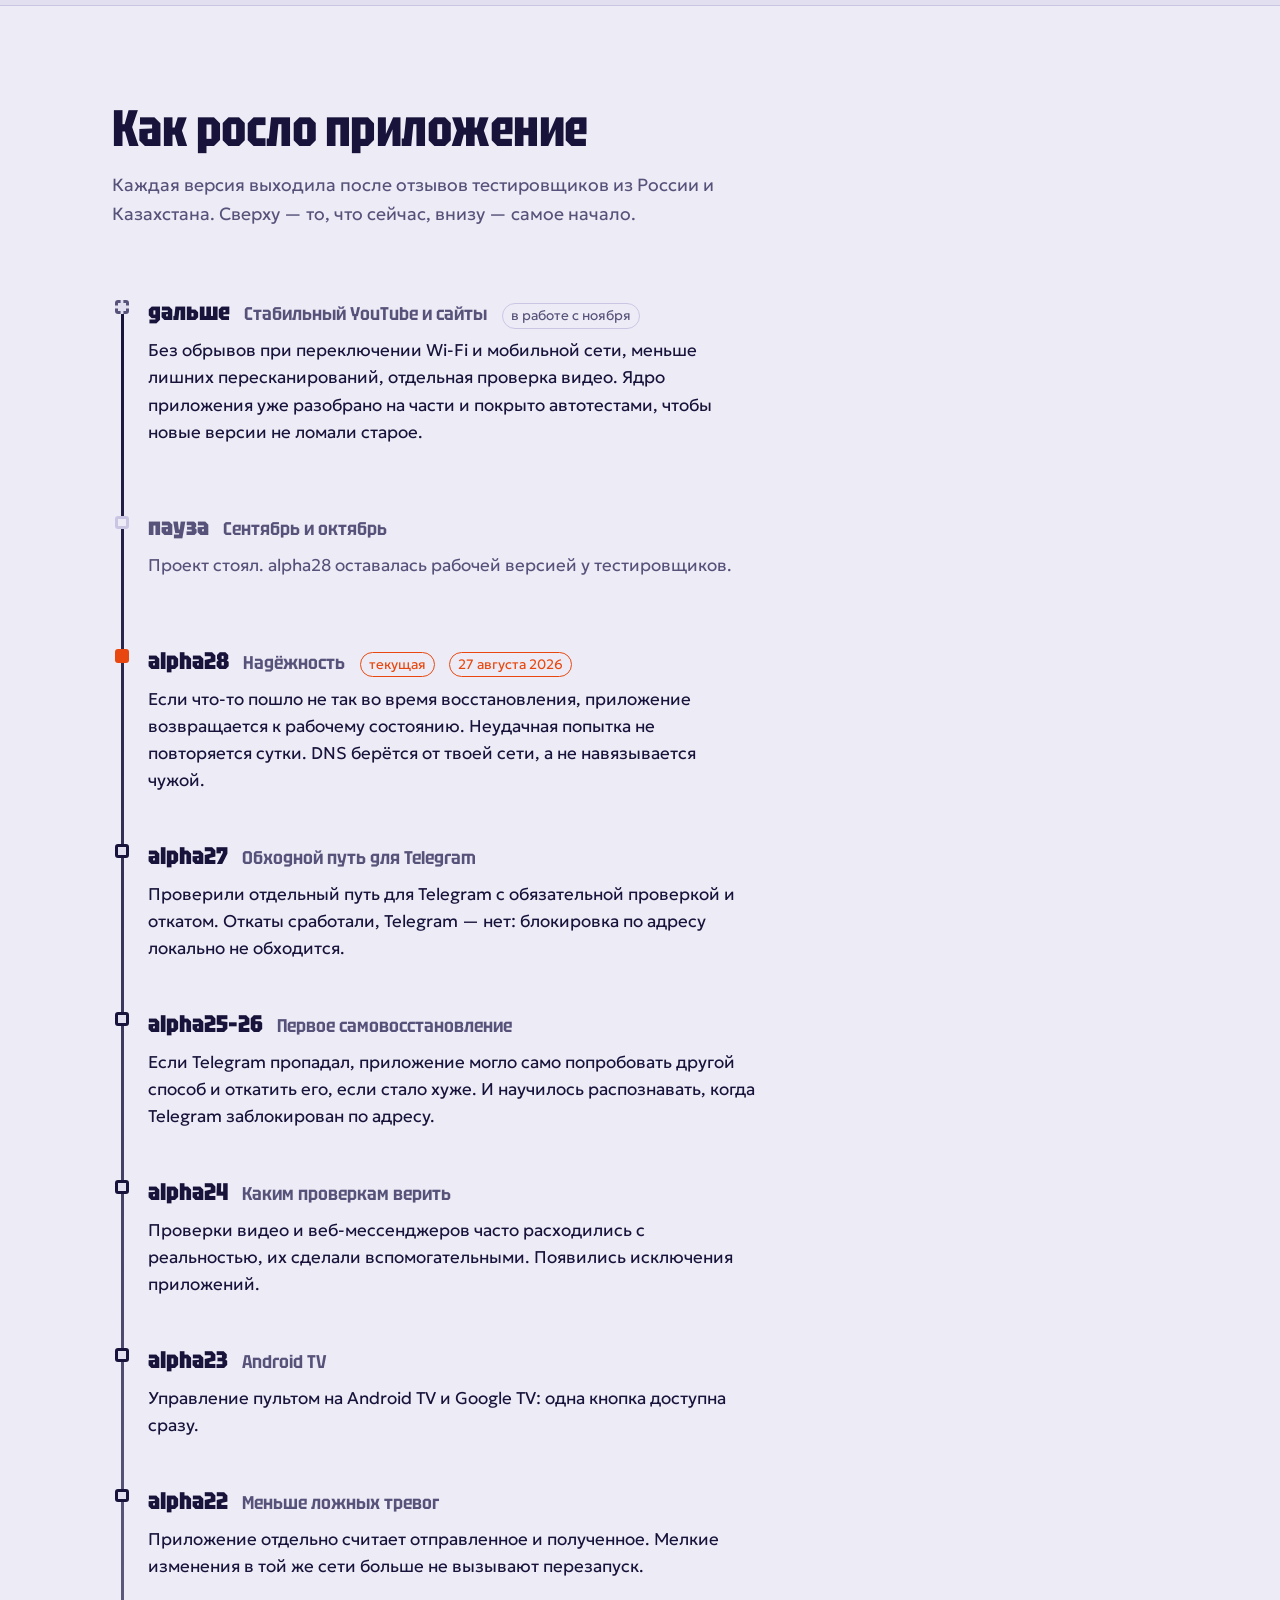
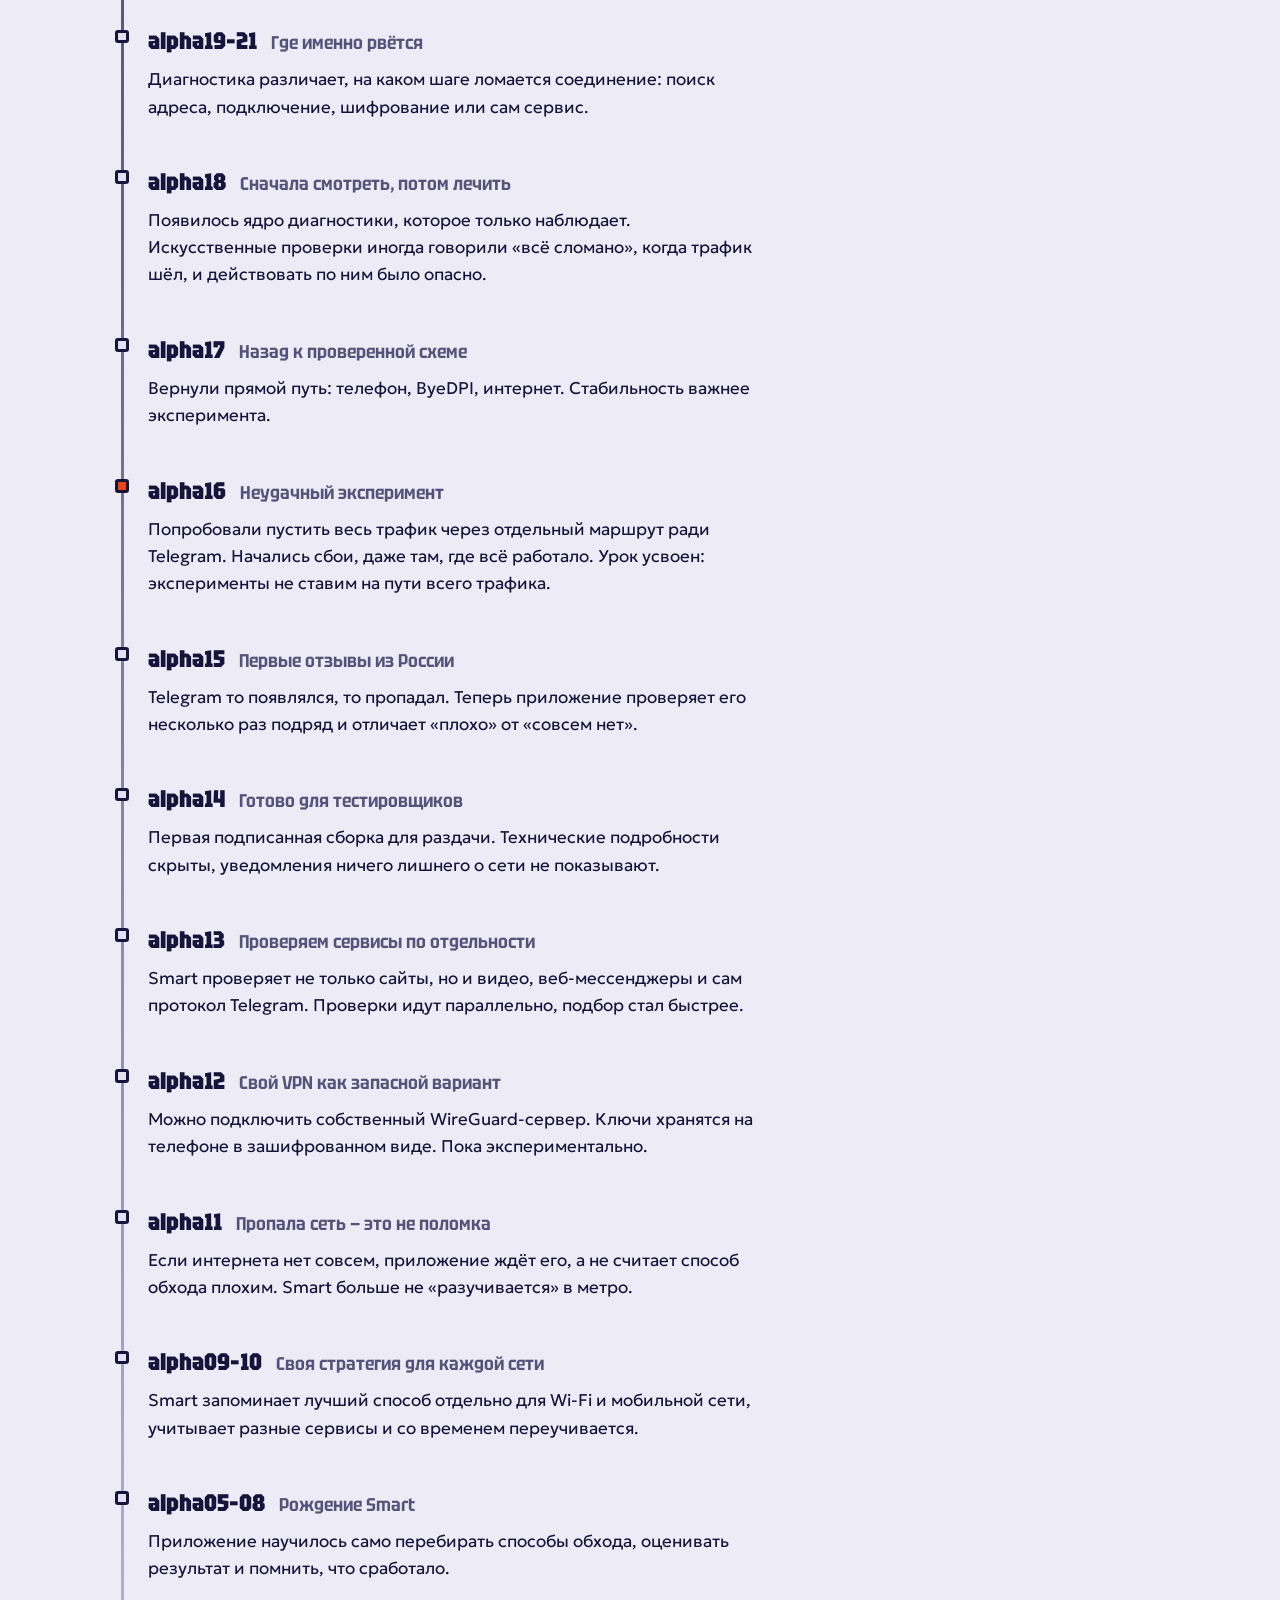
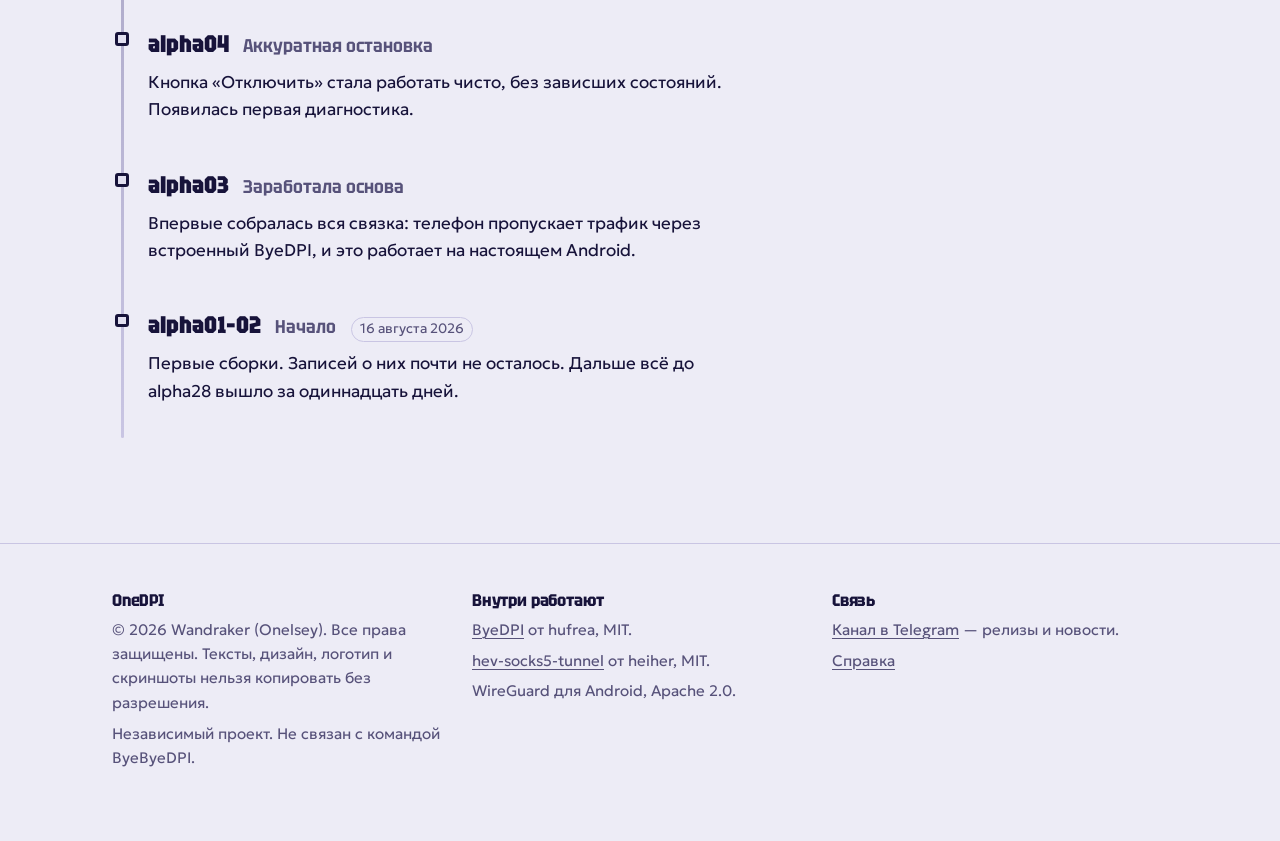
==== commit b7eac303: "Add copyright license" ====
--- a/index.html
+++ b/index.html
@@ -23,7 +23,7 @@
       <a class="hide-sm" href="#how">Как работает</a>
       <a href="#versions">Версии</a>
       <a href="help.html">Справка</a>
-      <a class="hide-sm" href="https://t.me/ByeDPI_Channel">Telegram</a>
+      <a class="hide-sm" href="https://t.me/OneDPI">Telegram</a>
       <button class="theme-toggle" type="button" data-theme-toggle>Тема</button>
     </nav>
   </div>
@@ -37,7 +37,7 @@
       </h1>
       <p class="lede">Обходит блокировки прямо на телефоне. Без серверов, без аккаунта и без настройки: нажал «Подключить», и приложение само подбирает способ под твою сеть.</p>
       <div class="hero-actions">
-        <a class="button" href="https://t.me/ByeDPI_Channel">Скачать в Telegram-канале</a>
+        <a class="button" href="https://t.me/OneDPI">Скачать в Telegram-канале</a>
         <p class="hero-note">Android 7.0 и новее, телефоны и Android TV. Бесплатно.</p>
       </div>
     </div>
@@ -219,7 +219,7 @@
   <div class="wrap">
     <div>
       <h3>OneDPI</h3>
-      <p>© 2026 Wandraker (Onelsey).</p>
+      <p>© 2026 Wandraker (Onelsey). Все права защищены. Тексты, дизайн, логотип и скриншоты нельзя копировать без разрешения.</p>
       <p>Независимый проект. Не связан с командой ByeByeDPI.</p>
     </div>
     <div>
@@ -230,7 +230,7 @@
     </div>
     <div>
       <h3>Связь</h3>
-      <p><a href="https://t.me/ByeDPI_Channel">Канал в Telegram</a> — релизы и новости.</p>
+      <p><a href="https://t.me/OneDPI">Канал в Telegram</a> — релизы и новости.</p>
       <p><a href="help.html">Справка</a></p>
     </div>
   </div>
